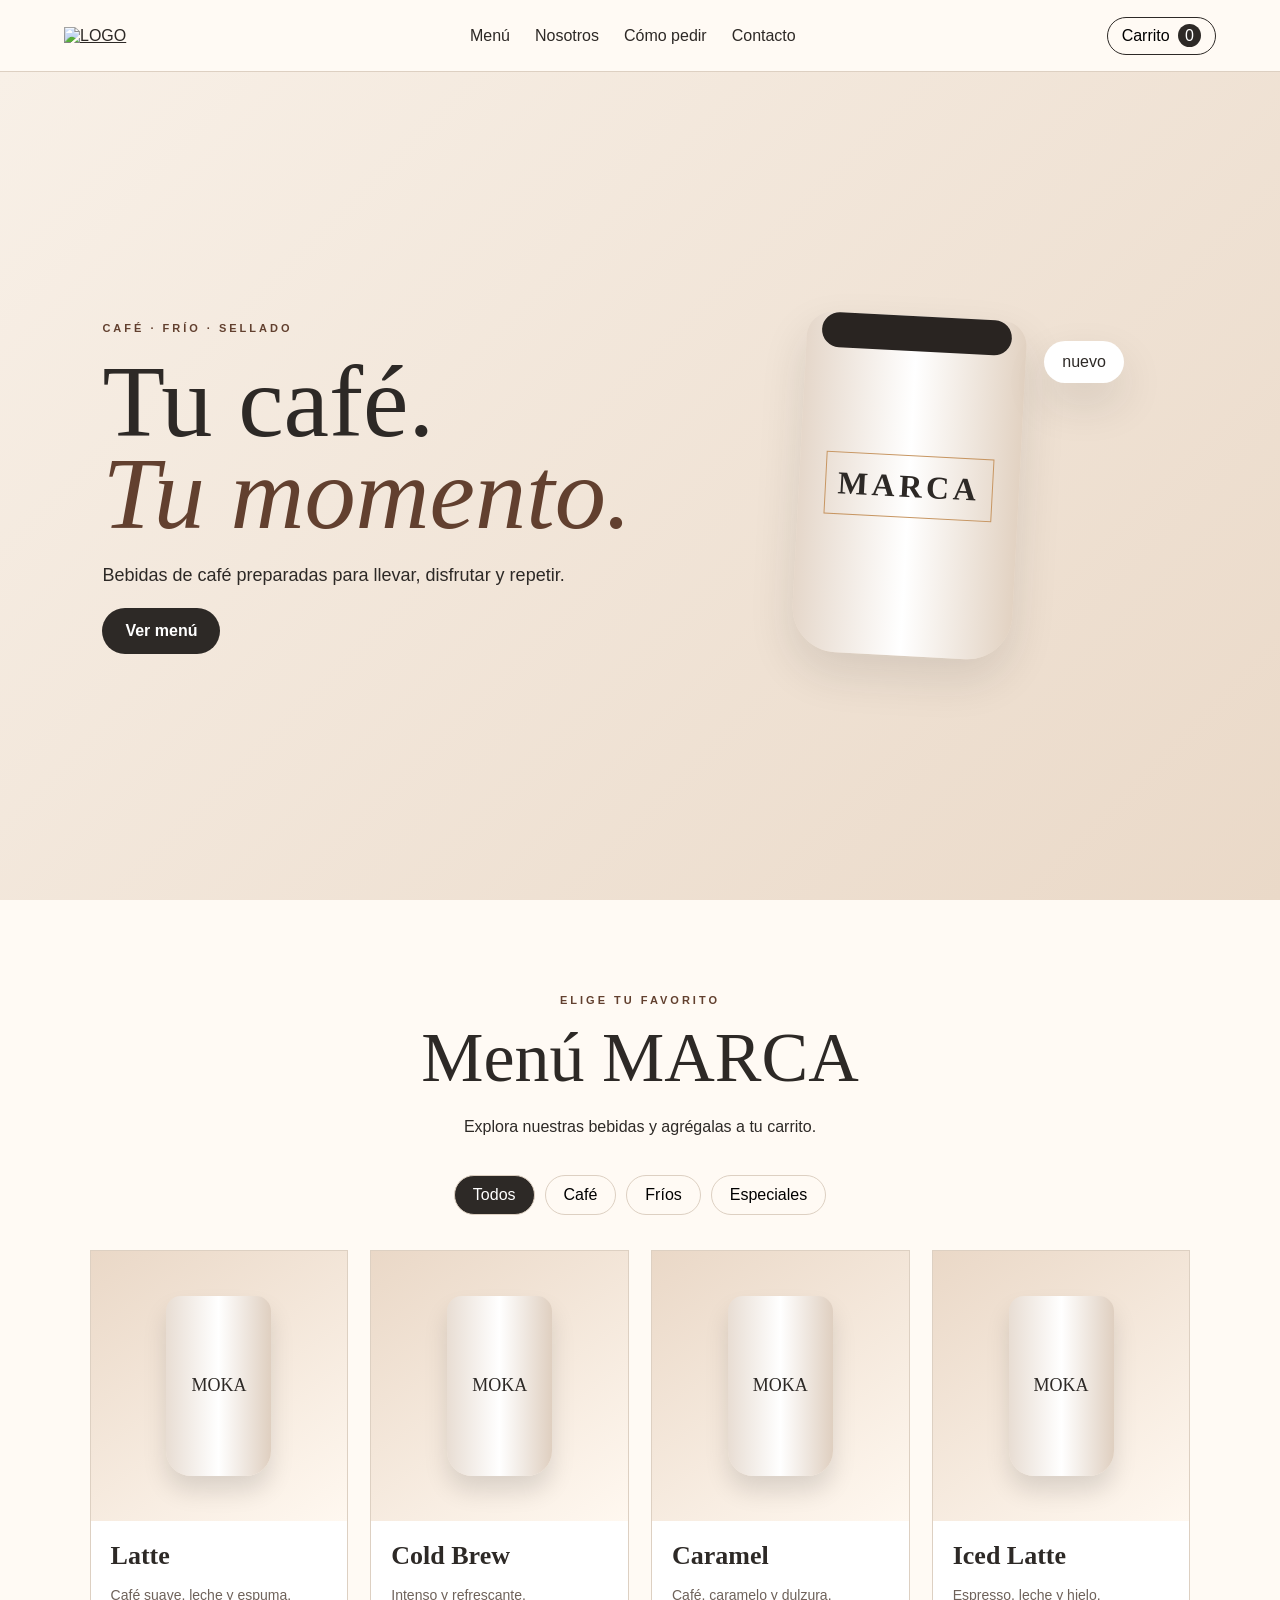
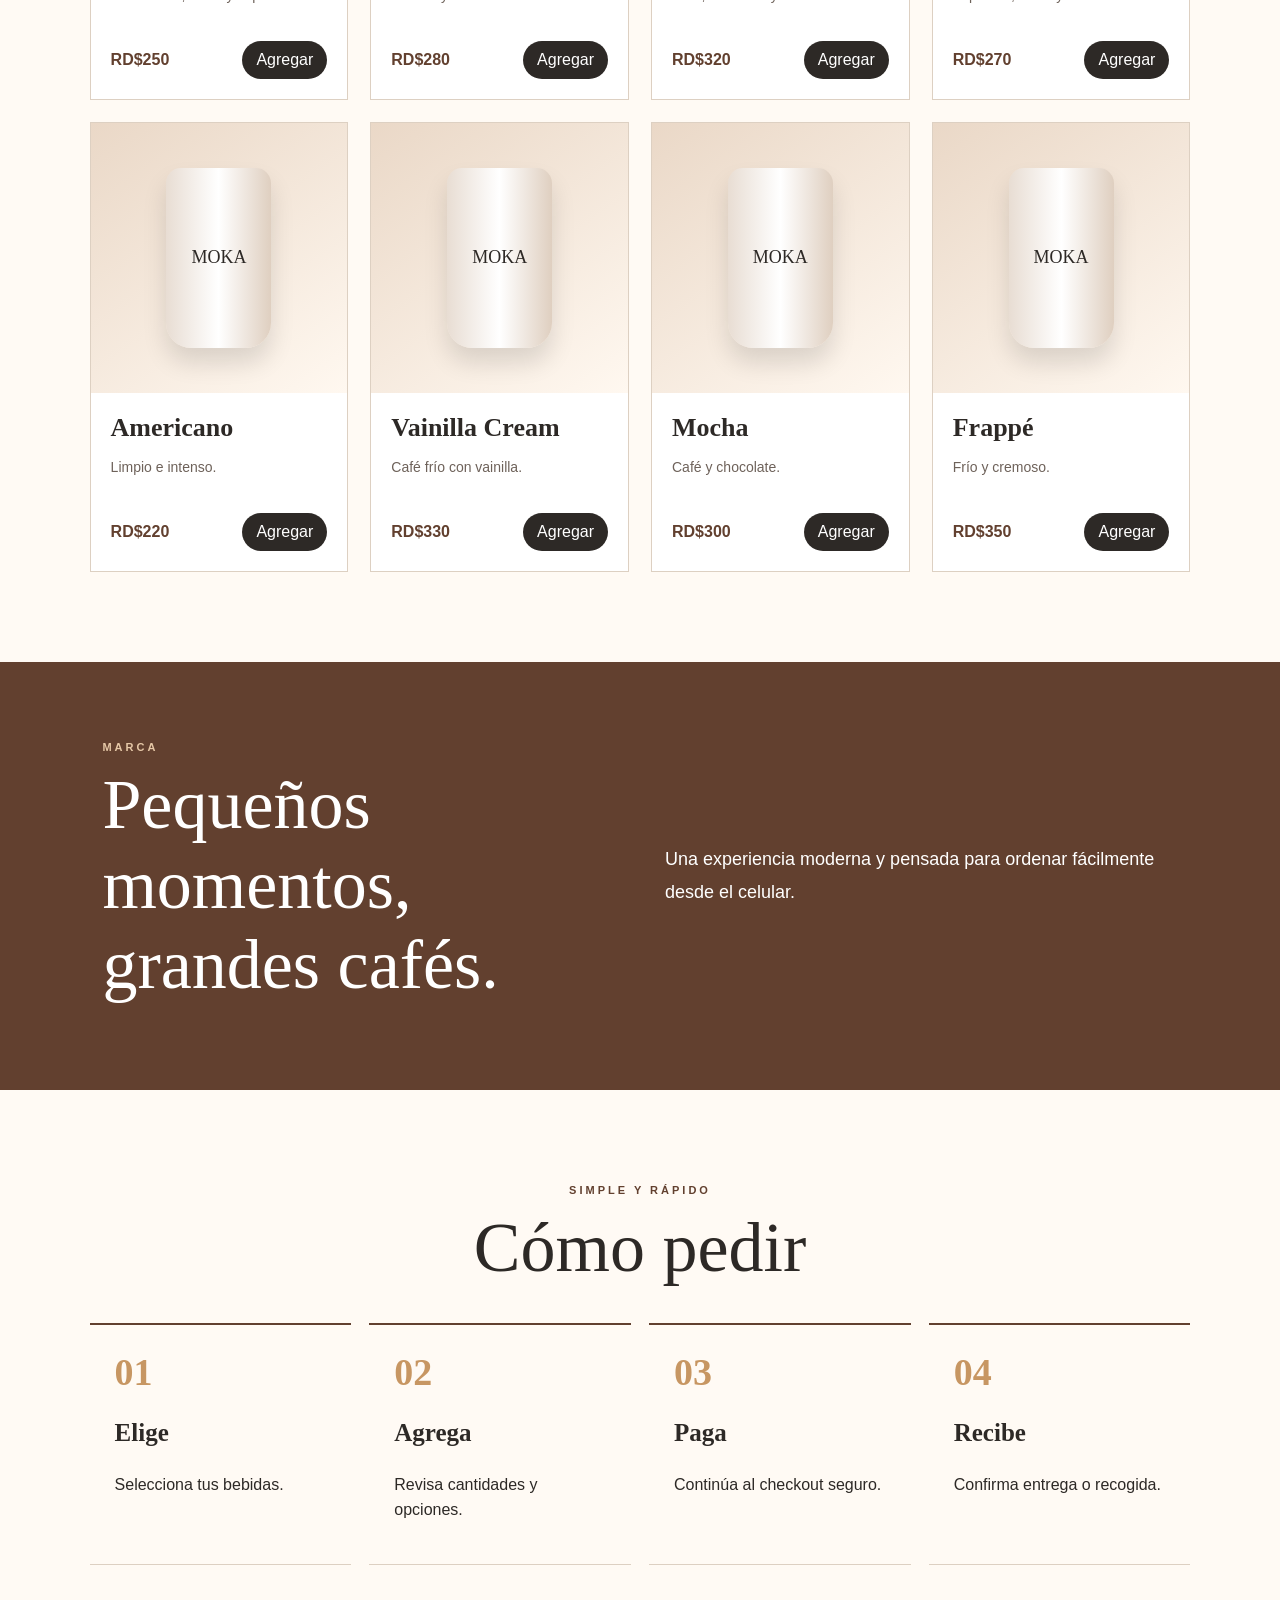
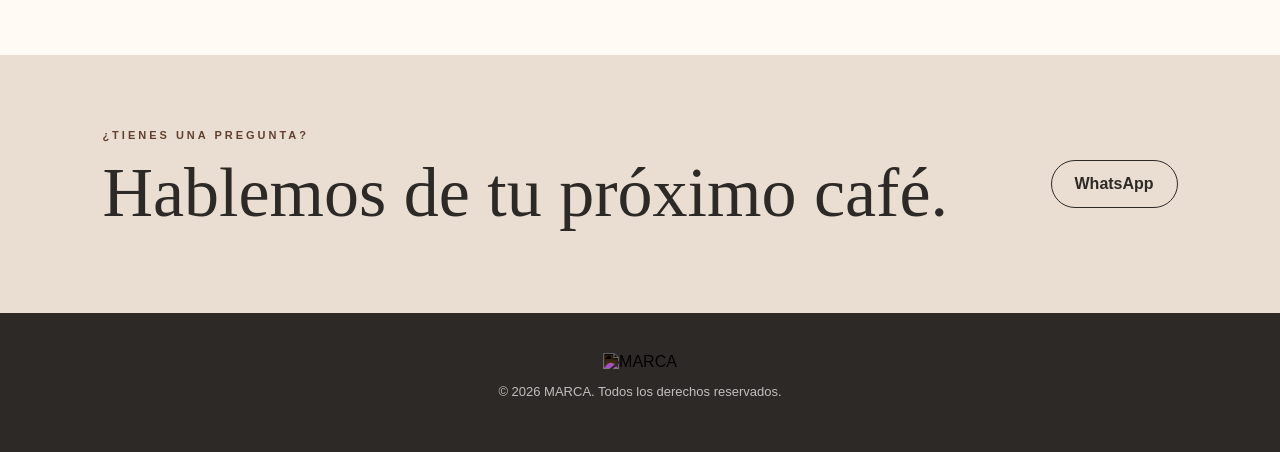
==== index.html @ e6aad136 "Add files via upload" ====
<!doctype html>
<html lang="es">
<head>
<meta charset="UTF-8">
<meta name="viewport" content="width=device-width, initial-scale=1.0">
<title>MARCA | Café para llevar</title>
<link rel="stylesheet" href="styles.css">
</head>
<body>
<header class="header">
  <a href="#inicio"><img src="logo-moka.png" class="logo" alt="LOGO"></a>
  <nav id="nav"><a href="#menu">Menú</a><a href="#nosotros">Nosotros</a><a href="#como-pedir">Cómo pedir</a><a href="#contacto">Contacto</a></nav>
  <button id="cartBtn" class="cart-btn">Carrito <span id="count">0</span></button>
  <button id="menuBtn" class="menu-btn">☰</button>
</header>

<main>
<section class="hero" id="inicio">
  <div>
    <small>CAFÉ · FRÍO · SELLADO</small>
    <h1>Tu café.<br><i>Tu momento.</i></h1>
    <p>Bebidas de café preparadas para llevar, disfrutar y repetir.</p>
    <a class="btn dark" href="#menu">Ver menú</a>
  </div>
  <div class="hero-cup"><div class="cup"><b>MARCA</b></div><span>nuevo</span></div>
</section>

<section class="section" id="menu">
  <div class="heading"><small>ELIGE TU FAVORITO</small><h2>Menú MARCA</h2><p>Explora nuestras bebidas y agrégalas a tu carrito.</p></div>
  <div class="filters">
    <button data-cat="todos" class="active">Todos</button>
    <button data-cat="cafe">Café</button>
    <button data-cat="frio">Fríos</button>
    <button data-cat="especial">Especiales</button>
  </div>
  <div id="products" class="products"></div>
</section>

<section class="banner" id="nosotros">
  <div><small>MARCA</small><h2>Pequeños momentos,<br>grandes cafés.</h2></div>
  <p>Una experiencia moderna y pensada para ordenar fácilmente desde el celular.</p>
</section>

<section class="section" id="como-pedir">
  <div class="heading"><small>SIMPLE Y RÁPIDO</small><h2>Cómo pedir</h2></div>
  <div class="steps">
    <article><b>01</b><h3>Elige</h3><p>Selecciona tus bebidas.</p></article>
    <article><b>02</b><h3>Agrega</h3><p>Revisa cantidades y opciones.</p></article>
    <article><b>03</b><h3>Paga</h3><p>Continúa al checkout seguro.</p></article>
    <article><b>04</b><h3>Recibe</h3><p>Confirma entrega o recogida.</p></article>
  </div>
</section>

<section class="contact" id="contacto"><div><small>¿TIENES UNA PREGUNTA?</small><h2>Hablemos de tu próximo café.</h2></div><a class="btn light" href="#">WhatsApp</a></section>
</main>

<footer><img src="logo-moka.png" alt="MARCA"><p>© 2026 MARCA. Todos los derechos reservados.</p></footer>

<div id="overlay"></div>
<aside id="cart">
  <button id="closeCart" class="close">×</button>
  <h2>Tu carrito</h2>
  <div id="items"></div>
  <div class="total"><span>Total</span><b id="total">RD$0</b></div>
  <button id="checkout" class="btn dark full">Continuar al pago</button>
  <p class="note">El pago real se conectará con el proveedor elegido por el negocio.</p>
</aside>

<div id="modal">
  <div class="modal-box">
    <button id="closeModal" class="close">×</button>
    <small>CHECKOUT</small><h2>Completa tu pedido</h2>
    <form id="form">
      <input required placeholder="Nombre">
      <input required placeholder="Teléfono">
      <select><option>Recoger en tienda</option><option>Entrega a domicilio</option></select>
      <input placeholder="Dirección">
      <button class="btn dark full">Ir al pago</button>
    </form>
    <p class="note">Aquí conectaremos AZUL, CardNET u otro proveedor de pago.</p>
  </div>
</div>
<script src="script.js"></script>
</body>
</html>
---- styles.css ----
/* =========================================================
   MOKA — ESTILOS PRINCIPALES
   ========================================================= */

/* ---------- 1. VARIABLES ---------- */
:root {
    --dark: #2d2926;
    --coffee: #62402f;
    --cream: #f5eee5;
    --paper: #fffaf4;
    --gold: #c79662;
    --line: #ddd0c2;

    --font-title: Georgia, "Times New Roman", serif;
    --font-body: Arial, sans-serif;

    --shadow: 0 20px 45px rgba(45, 41, 38, 0.12);
}


/* ---------- 2. RESET / BASE ---------- */
* {
    box-sizing: border-box;
}

html {
    scroll-behavior: smooth;
}

body {
    margin: 0;
    background: var(--paper);
    color: var(--dark);
    font-family: var(--font-body);
}

button,
input,
select {
    font: inherit;
}

button {
    cursor: pointer;
}

a {
    color: inherit;
}


/* =========================================================
   3. HEADER
   ========================================================= */

.header {
    position: sticky;
    top: 0;
    z-index: 20;

    height: 72px;
    padding: 8px 5%;

    display: flex;
    align-items: center;
    justify-content: space-between;

    background: rgba(255, 250, 244, 0.94);
    backdrop-filter: blur(10px);

    border-bottom: 1px solid var(--line);
}

.logo {
    width: 95px;
    display: block;
}

.header nav {
    display: flex;
    gap: 25px;
}

.header nav a {
    text-decoration: none;
    transition: 0.25s;
}

.header nav a:hover {
    color: var(--coffee);
}

.cart-btn,
.menu-btn {
    border: 1px solid var(--dark);
    background: transparent;
    border-radius: 30px;
    padding: 9px 14px;
}

.cart-btn span {
    background: var(--dark);
    color: white;

    border-radius: 50%;
    padding: 3px 7px;
    margin-left: 4px;
}

.menu-btn {
    display: none;
    font-size: 22px;
}


/* =========================================================
   4. BOTONES
   ========================================================= */

.btn {
    display: inline-block;

    border: 0;
    border-radius: 30px;

    padding: 14px 23px;

    text-decoration: none;
    font-weight: bold;

    transition: 0.25s;
}

.btn:hover {
    transform: translateY(-3px);
}

.btn.dark {
    background: var(--dark);
    color: white;
}

.btn.light {
    background: transparent;
    color: var(--dark);
    border: 1px solid var(--dark);
}

.btn.full {
    width: 100%;
}


/* =========================================================
   5. TEXTOS GENERALES
   ========================================================= */

.hero small,
.heading small,
.banner small,
.contact small,
.modal-box small {
    display: inline-block;

    color: var(--coffee);

    font-size: 11px;
    font-weight: bold;
    letter-spacing: 3px;
}

.heading {
    max-width: 650px;
    margin: 0 auto 35px;

    text-align: center;
}

.heading h2,
.banner h2,
.contact h2 {
    margin: 10px 0;

    font-family: var(--font-title);
    font-size: clamp(42px, 6vw, 70px);
    font-weight: 400;
}

.heading p {
    line-height: 1.6;
}


/* =========================================================
   6. HERO
   ========================================================= */

.hero {
    min-height: calc(100vh - 72px);

    display: grid;
    grid-template-columns: 1fr 1fr;
    align-items: center;

    padding: 70px 8%;

    background: linear-gradient(
        135deg,
        #f8f0e7,
        #ead9c8
    );
}

.hero h1 {
    margin: 20px 0;

    font-family: var(--font-title);
    font-size: clamp(60px, 8vw, 110px);
    font-weight: 400;
    line-height: 0.9;
}

.hero h1 i {
    color: var(--coffee);
}

.hero p {
    max-width: 500px;

    font-size: 18px;
    line-height: 1.7;
}


/* ---------- Hero / taza ---------- */

.hero-cup {
    min-height: 450px;

    display: grid;
    place-items: center;

    position: relative;
}

.cup {
    width: 220px;
    height: 340px;

    display: grid;
    place-items: center;

    position: relative;

    border-radius: 25px 25px 45px 45px;

    background: linear-gradient(
        90deg,
        #e5d7ca,
        #ffffff,
        #e2d2c2
    );

    box-shadow: var(--shadow);

    font-family: var(--font-title);
    font-size: 32px;

    transform: rotate(3deg);
}

.cup::before {
    content: "";

    position: absolute;
    top: 0;

    width: 190px;
    height: 35px;

    border-radius: 20px;

    background: #292421;
}

.cup b {
    padding: 12px;

    border: 1px solid var(--gold);

    letter-spacing: 4px;
}

.hero-cup > span {
    position: absolute;

    top: 80px;
    right: 10%;

    padding: 12px 18px;

    background: white;
    border-radius: 30px;

    box-shadow: var(--shadow);
}


/* =========================================================
   7. MENÚ
   ========================================================= */

.section {
    padding: 90px 7%;
}

.filters {
    display: flex;
    justify-content: center;
    gap: 10px;

    flex-wrap: wrap;

    margin-bottom: 35px;
}

.filters button {
    padding: 10px 18px;

    border: 1px solid var(--line);
    border-radius: 30px;

    background: transparent;

    transition: 0.25s;
}

.filters button:hover,
.filters button.active {
    background: var(--dark);
    color: white;
}

.products {
    max-width: 1200px;
    margin: auto;

    display: grid;
    grid-template-columns: repeat(4, 1fr);
    gap: 22px;
}


/* ---------- Tarjeta de producto ---------- */

.product {
    overflow: hidden;

    background: white;

    border: 1px solid var(--line);

    transition: 0.3s;
}

.product:hover {
    transform: translateY(-8px);
    box-shadow: var(--shadow);
}


/* ---------- Imagen / bebida ---------- */

.drink {
    height: 270px;

    display: grid;
    place-items: center;

    background: linear-gradient(
        145deg,
        #ead8c7,
        #fff8f0
    );
}

.drink div {
    width: 105px;
    height: 180px;

    display: grid;
    place-items: center;

    border-radius: 15px 15px 25px 25px;

    background: linear-gradient(
        90deg,
        #e8ddd3,
        #ffffff,
        #dfcfc0
    );

    box-shadow: 0 15px 25px rgba(0, 0, 0, 0.12);

    font-family: var(--font-title);
    font-size: 18px;

    transition: 0.4s;
}

.product:hover .drink div {
    transform: scale(1.08) rotate(2deg);
}


/* ---------- Información del producto ---------- */

.info {
    padding: 20px;
}

.info h3 {
    margin: 0 0 7px;

    font-family: var(--font-title);
    font-size: 26px;
}

.info p {
    min-height: 42px;

    color: #6e625a;

    font-size: 14px;
    line-height: 1.5;
}

.bottom {
    display: flex;
    align-items: center;
    justify-content: space-between;
    gap: 10px;
}

.price {
    color: var(--coffee);
    font-weight: bold;
}

.add {
    padding: 10px 14px;

    border: 0;
    border-radius: 25px;

    background: var(--dark);
    color: white;
}


/* =========================================================
   8. SECCIÓN DESTACADA
   ========================================================= */

.banner {
    display: grid;
    grid-template-columns: 1fr 1fr;
    gap: 50px;

    padding: 75px 8%;

    background: var(--coffee);
    color: white;
}

.banner small {
    color: #e6c8a7;
}

.banner p {
    align-self: center;

    font-size: 18px;
    line-height: 1.8;
}


/* =========================================================
   9. CÓMO PEDIR
   ========================================================= */

.steps {
    max-width: 1150px;
    margin: auto;

    display: grid;
    grid-template-columns: repeat(4, 1fr);
    gap: 18px;
}

.steps article {
    padding: 25px;

    border-top: 2px solid var(--coffee);
    border-bottom: 1px solid var(--line);
}

.steps b {
    color: var(--gold);

    font-family: var(--font-title);
    font-size: 38px;
}

.steps h3 {
    font-family: var(--font-title);
    font-size: 25px;
}

.steps p {
    line-height: 1.6;
}


/* =========================================================
   10. CONTACTO
   ========================================================= */

.contact {
    display: flex;
    align-items: center;
    justify-content: space-between;
    gap: 25px;

    padding: 70px 8%;

    background: #eaded2;
}


/* =========================================================
   11. FOOTER
   ========================================================= */

footer {
    padding: 40px 20px;

    background: var(--dark);
    color: white;

    text-align: center;
}

footer img {
    width: 90px;
    filter: invert(1);
}

footer p {
    font-size: 13px;
    opacity: 0.7;
}


/* =========================================================
   12. CARRITO
   ========================================================= */

#overlay {
    display: none;

    position: fixed;
    inset: 0;
    z-index: 30;

    background: rgba(0, 0, 0, 0.4);
}

#cart {
    position: fixed;
    top: 0;
    right: 0;
    z-index: 40;

    width: min(430px, 100%);
    height: 100vh;

    padding: 25px;

    overflow-y: auto;

    background: var(--paper);

    transform: translateX(100%);
    transition: 0.3s;
}

body.cart-open #overlay {
    display: block;
}

body.cart-open #cart {
    transform: translateX(0);
}

.close {
    float: right;

    border: 0;
    background: none;

    font-size: 32px;
}

.cart-row {
    display: flex;
    justify-content: space-between;
    gap: 12px;

    padding: 15px 0;

    border-bottom: 1px solid var(--line);
}

.qty {
    display: flex;
    align-items: center;
    gap: 8px;

    margin-top: 8px;
}

.qty button {
    width: 28px;
    height: 28px;

    border: 1px solid var(--line);
    border-radius: 50%;

    background: white;
}

.total {
    display: flex;
    justify-content: space-between;

    margin: 25px 0;

    font-size: 20px;
}

.note {
    color: #746a62;

    font-size: 12px;
    line-height: 1.5;
}


/* =========================================================
   13. CHECKOUT
   ========================================================= */

#modal {
    display: none;
    place-items: center;

    position: fixed;
    inset: 0;
    z-index: 50;

    padding: 20px;

    background: rgba(0, 0, 0, 0.5);
}

.modal-box {
    width: min(520px, 100%);

    padding: 32px;

    border-radius: 18px;

    background: var(--paper);
}

.modal-box h2 {
    font-family: var(--font-title);
    font-size: 42px;
    font-weight: 400;
}

.modal-box form {
    display: grid;
    gap: 13px;
}

.modal-box input,
.modal-box select {
    width: 100%;

    padding: 13px;

    border: 1px solid var(--line);
    border-radius: 9px;

    background: white;
}


/* =========================================================
   14. TABLET
   ========================================================= */

@media (max-width: 900px) {

    .products {
        grid-template-columns: repeat(2, 1fr);
    }

    .steps {
        grid-template-columns: repeat(2, 1fr);
    }

}


/* =========================================================
   15. CELULARES
   ========================================================= */

@media (max-width: 700px) {

    .header {
        height: 72px;
    }

    .header nav {
        display: none;

        position: absolute;
        top: 72px;
        left: 0;
        right: 0;

        flex-direction: column;
        gap: 18px;

        padding: 20px;

        background: var(--paper);

        border-bottom: 1px solid var(--line);
    }

    .header nav.open {
        display: flex;
    }

    .menu-btn {
        display: block;
    }

    .cart-btn {
        margin-left: auto;
        margin-right: 10px;
    }

    .hero {
        grid-template-columns: 1fr;

        padding: 55px 7%;

        text-align: center;
    }

    .hero p {
        margin: 0 auto 25px;
    }

    .hero-cup {
        min-height: 360px;
    }

    .products {
        grid-template-columns: 1fr;
    }

    .banner,
    .contact {
        display: grid;
        grid-template-columns: 1fr;
    }

    .steps {
        grid-template-columns: 1fr;
    }

    .section {
        padding: 70px 6%;
    }

}
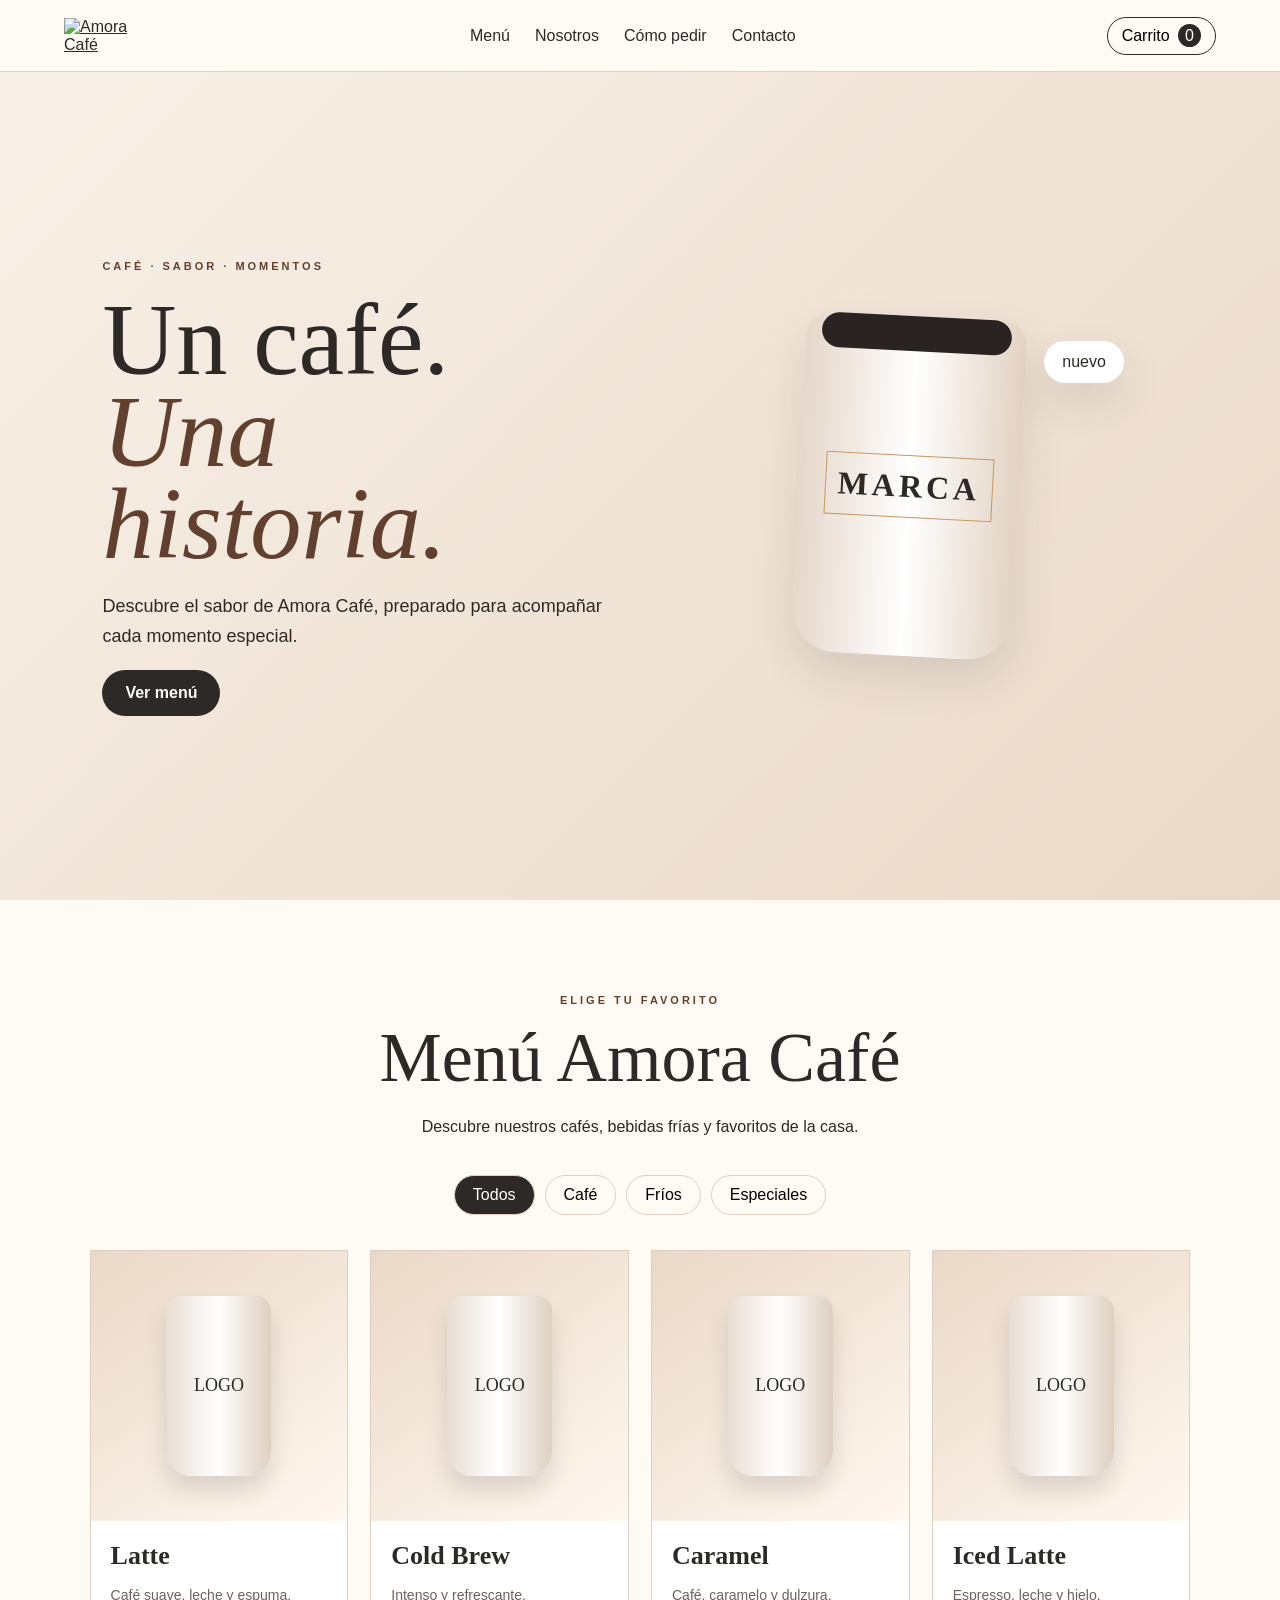
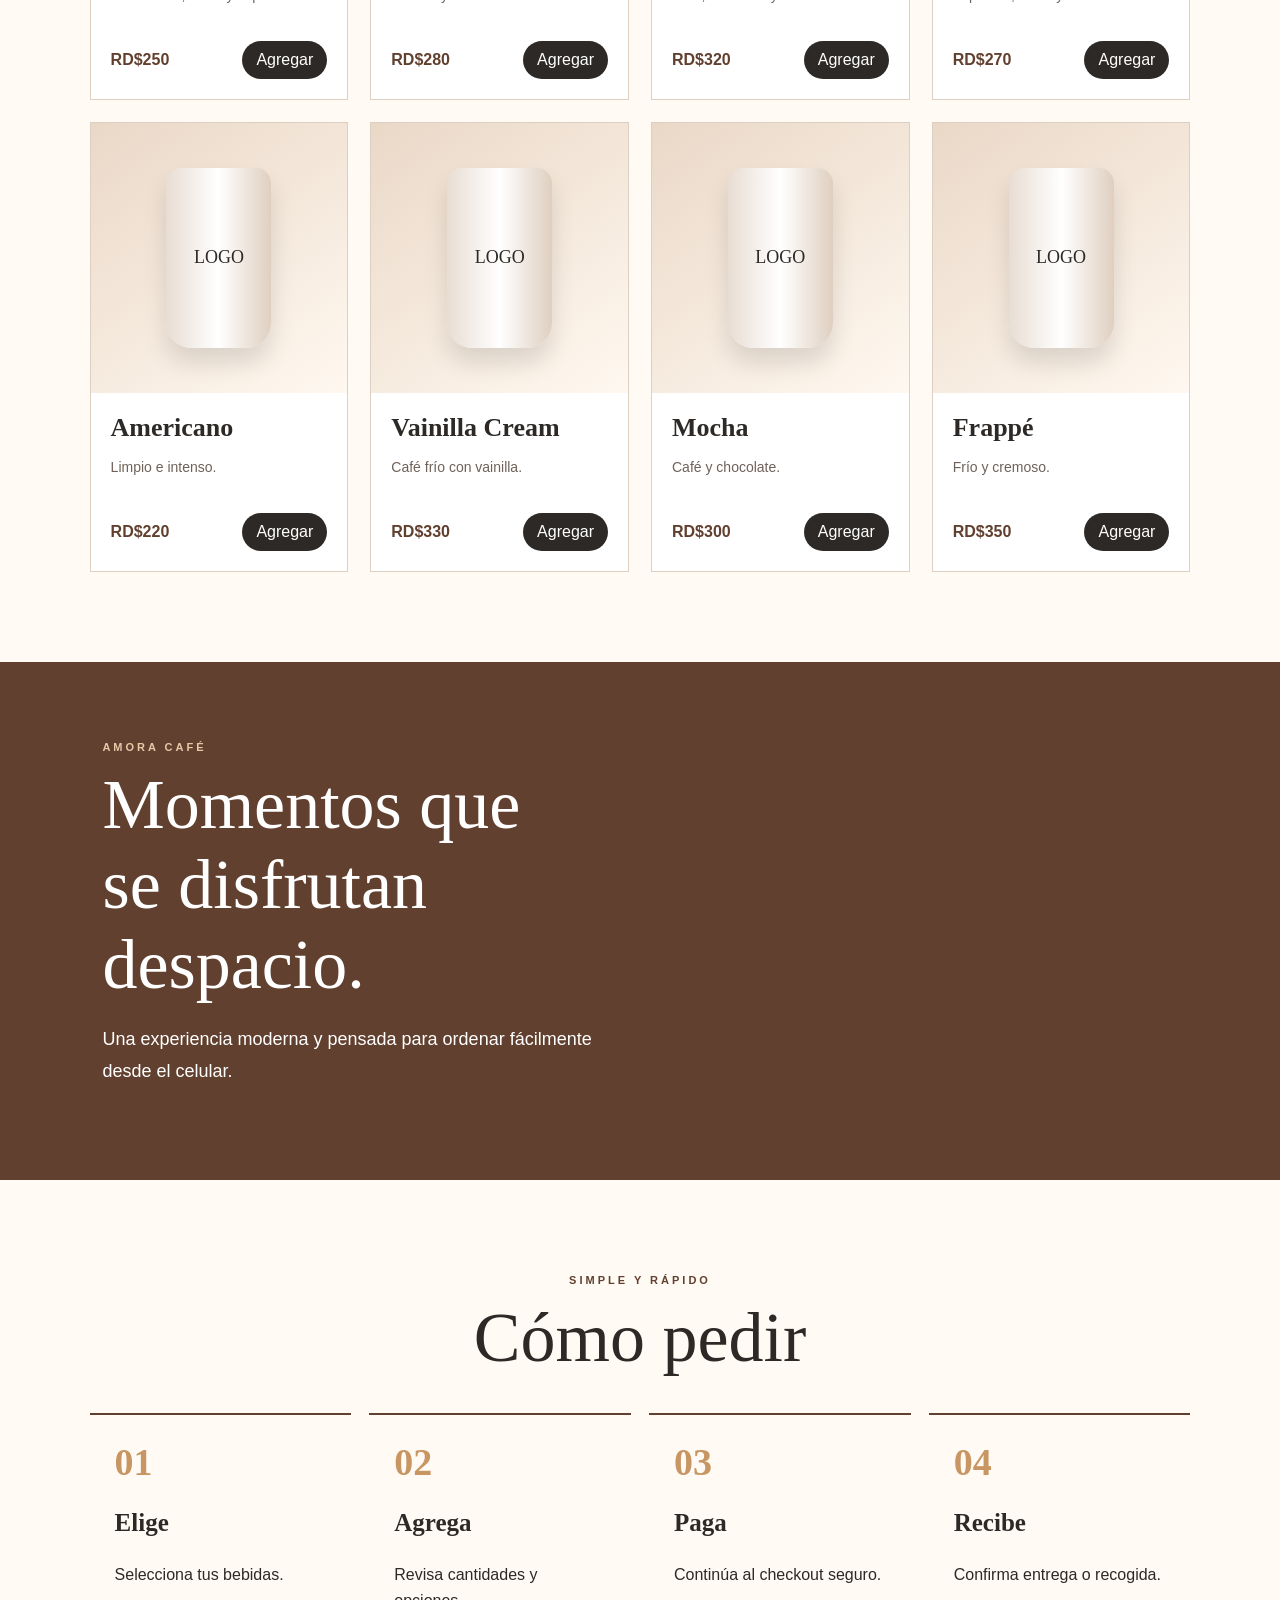
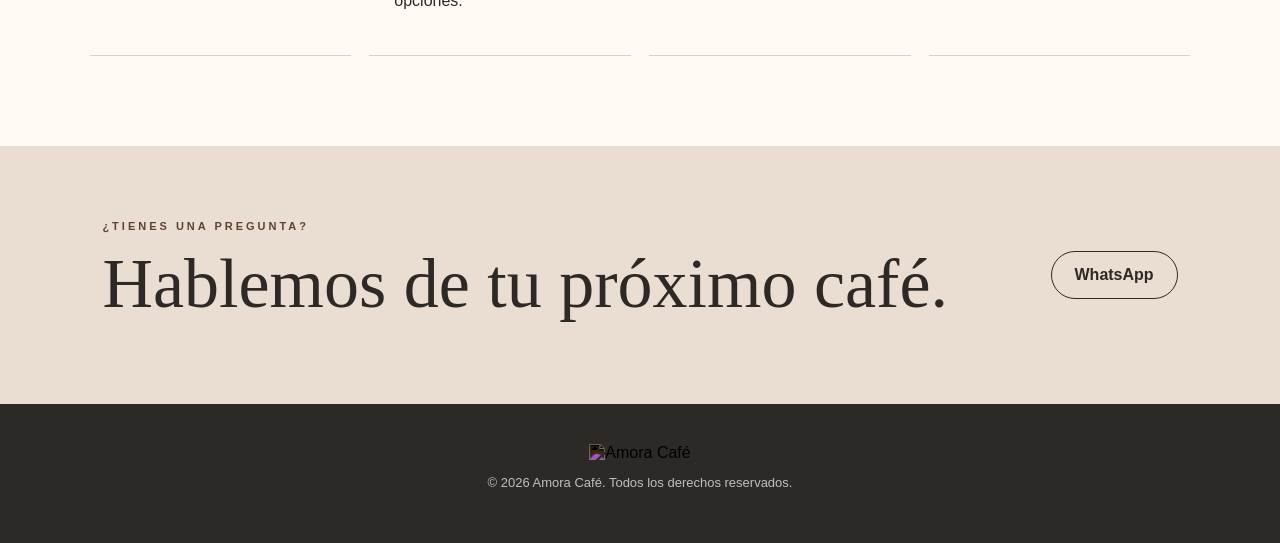
==== commit c17fe416: "Update index.html" ====
--- a/index.html
+++ b/index.html
@@ -3,12 +3,12 @@
 <head>
 <meta charset="UTF-8">
 <meta name="viewport" content="width=device-width, initial-scale=1.0">
-<title>MARCA | Café para llevar</title>
+<title>AMORA CAFÉ | Café para llevar</title>
 <link rel="stylesheet" href="styles.css">
 </head>
 <body>
 <header class="header">
-  <a href="#inicio"><img src="logo-moka.png" class="logo" alt="LOGO"></a>
+  <a href="#inicio"><img src="amora-logo.png" class="logo" alt="Amora Café"></a>
   <nav id="nav"><a href="#menu">Menú</a><a href="#nosotros">Nosotros</a><a href="#como-pedir">Cómo pedir</a><a href="#contacto">Contacto</a></nav>
   <button id="cartBtn" class="cart-btn">Carrito <span id="count">0</span></button>
   <button id="menuBtn" class="menu-btn">☰</button>
@@ -17,16 +17,22 @@
 <main>
 <section class="hero" id="inicio">
   <div>
-    <small>CAFÉ · FRÍO · SELLADO</small>
-    <h1>Tu café.<br><i>Tu momento.</i></h1>
-    <p>Bebidas de café preparadas para llevar, disfrutar y repetir.</p>
+    <small>CAFÉ · SABOR · MOMENTOS</small>
+
+<h1>Un café.<br><i>Una historia.</i></h1>
+
+<p>
+  Descubre el sabor de Amora Café,
+  preparado para acompañar cada momento especial.
+</p>
     <a class="btn dark" href="#menu">Ver menú</a>
   </div>
   <div class="hero-cup"><div class="cup"><b>MARCA</b></div><span>nuevo</span></div>
 </section>
 
 <section class="section" id="menu">
-  <div class="heading"><small>ELIGE TU FAVORITO</small><h2>Menú MARCA</h2><p>Explora nuestras bebidas y agrégalas a tu carrito.</p></div>
+  <div class="heading"><small>ELIGE TU FAVORITO</small><h2>Menú Amora Café</h2>
+<p>Descubre nuestros cafés, bebidas frías y favoritos de la casa.</p></div>
   <div class="filters">
     <button data-cat="todos" class="active">Todos</button>
     <button data-cat="cafe">Café</button>
@@ -37,7 +43,8 @@
 </section>
 
 <section class="banner" id="nosotros">
-  <div><small>MARCA</small><h2>Pequeños momentos,<br>grandes cafés.</h2></div>
+  <div><small>AMORA CAFÉ</small>
+<h2>Momentos que<br>se disfrutan despacio.</h2>
   <p>Una experiencia moderna y pensada para ordenar fácilmente desde el celular.</p>
 </section>
 
@@ -54,7 +61,10 @@
 <section class="contact" id="contacto"><div><small>¿TIENES UNA PREGUNTA?</small><h2>Hablemos de tu próximo café.</h2></div><a class="btn light" href="#">WhatsApp</a></section>
 </main>
 
-<footer><img src="logo-moka.png" alt="MARCA"><p>© 2026 MARCA. Todos los derechos reservados.</p></footer>
+<footer>
+  <img src="amora-logo.png" alt="Amora Café">
+  <p>© 2026 Amora Café. Todos los derechos reservados.</p>
+</footer>
 
 <div id="overlay"></div>
 <aside id="cart">
@@ -82,4 +92,4 @@
 </div>
 <script src="script.js"></script>
 </body>
-</html>+</html>
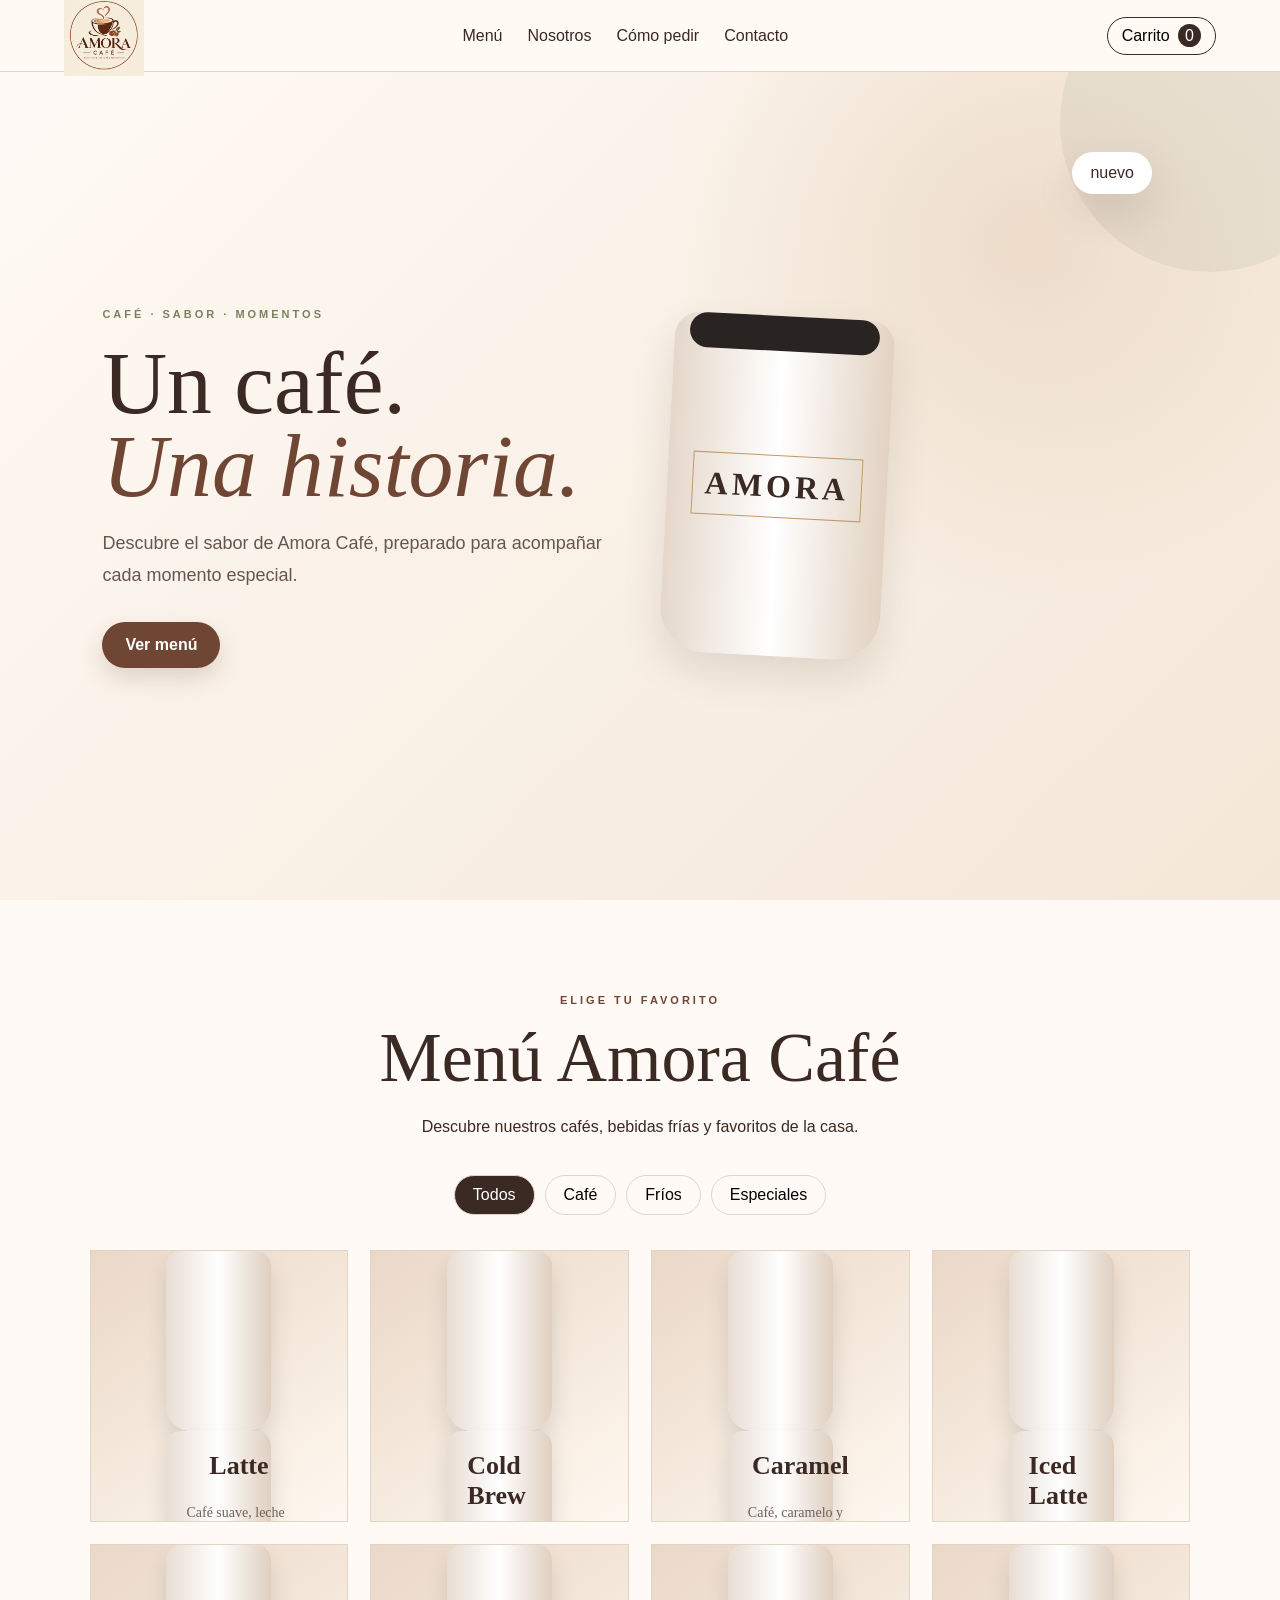
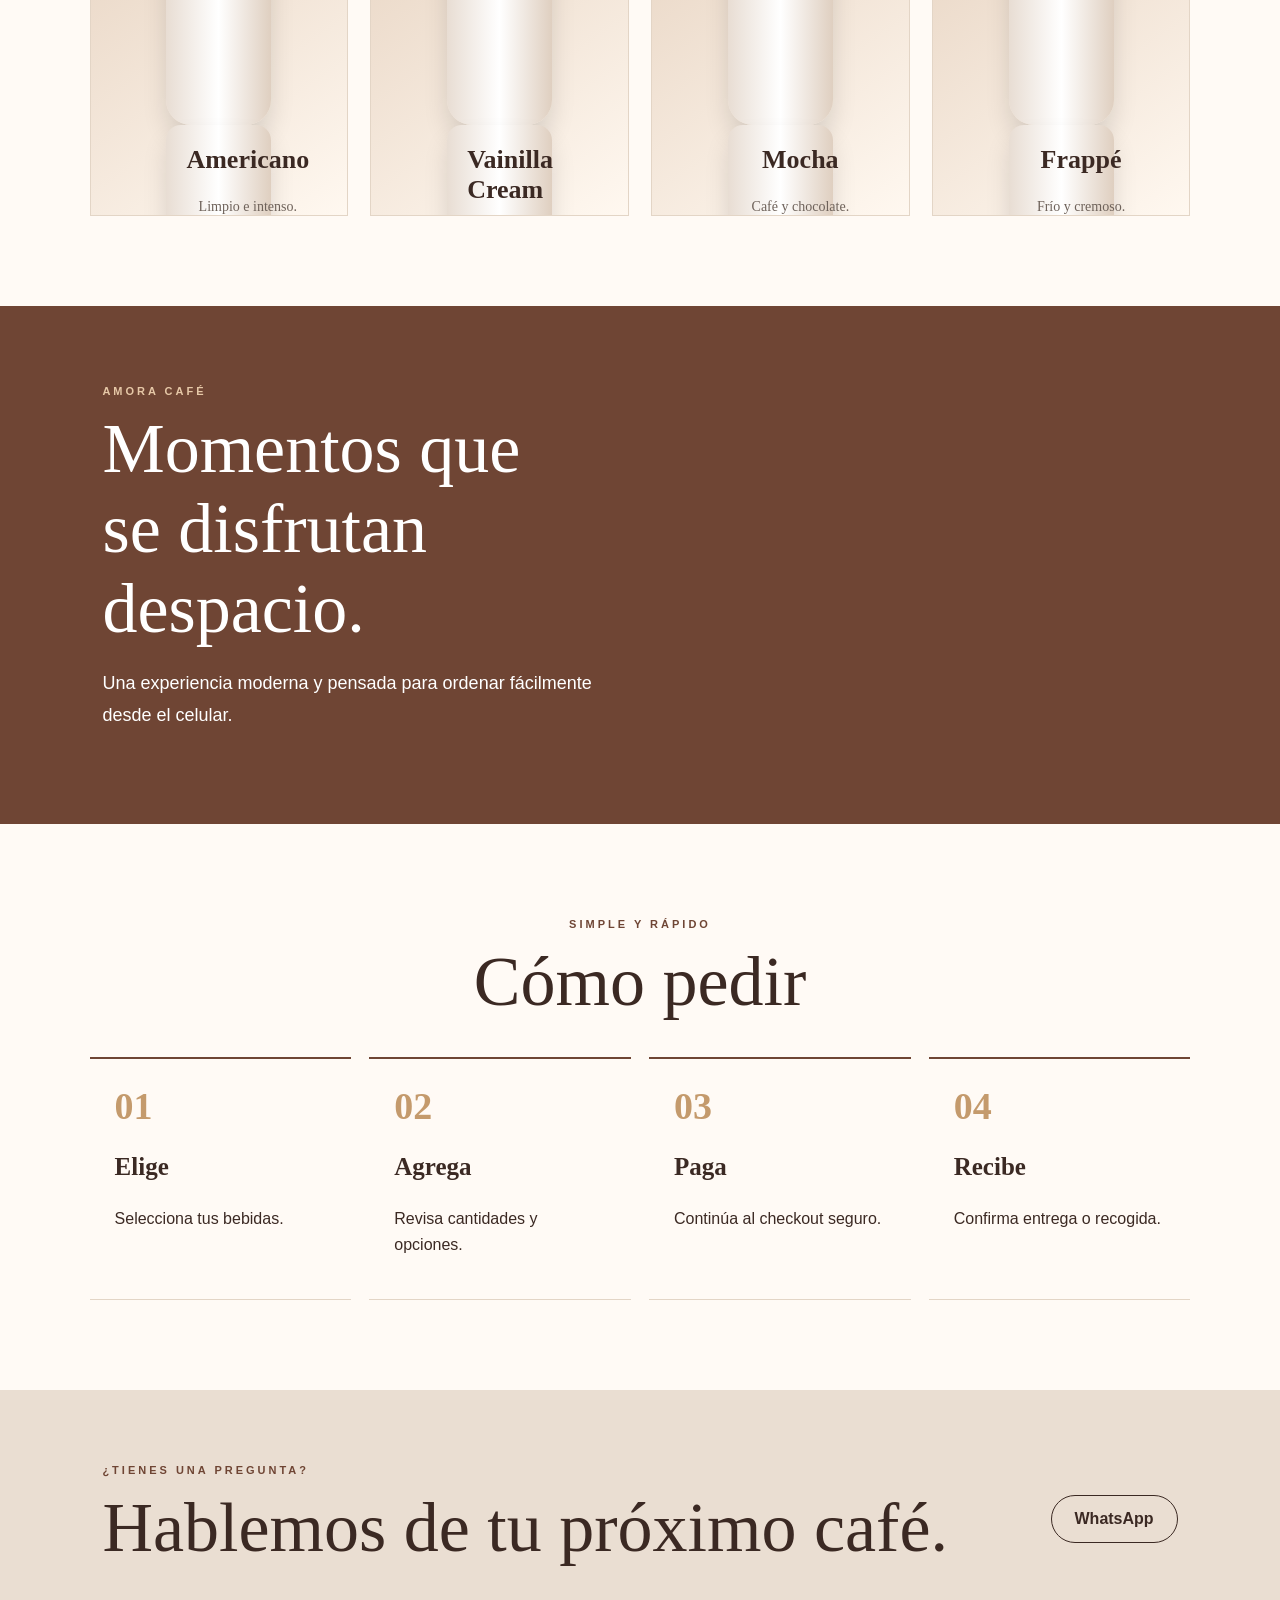
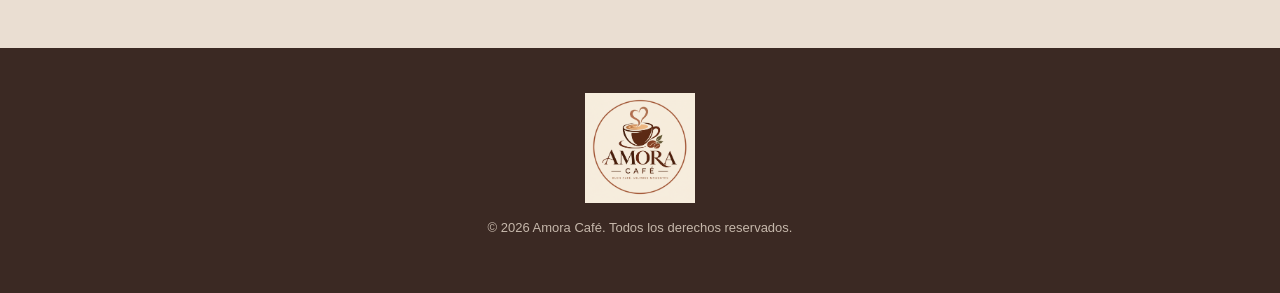
==== commit 0d1e2de5: "Update index.html" ====
--- a/index.html
+++ b/index.html
@@ -27,7 +27,7 @@
 </p>
     <a class="btn dark" href="#menu">Ver menú</a>
   </div>
-  <div class="hero-cup"><div class="cup"><b>MARCA</b></div><span>nuevo</span></div>
+  <div class="hero-cup"><div class="cup"><b>AMORA</b></div><span>nuevo</span></div>
 </section>
 
 <section class="section" id="menu">
--- a/styles.css
+++ b/styles.css
@@ -4,17 +4,18 @@
 
 /* ---------- 1. VARIABLES ---------- */
 :root {
-    --dark: #2d2926;
-    --coffee: #62402f;
-    --cream: #f5eee5;
-    --paper: #fffaf4;
-    --gold: #c79662;
-    --line: #ddd0c2;
+    --dark: #3b2923;
+    --coffee: #6f4534;
+    --cream: #f4e7d8;
+    --paper: #fffaf5;
+    --gold: #c49a6c;
+    --green: #7b8061;
+    --line: #e3d5c6;
 
     --font-title: Georgia, "Times New Roman", serif;
-    --font-body: Arial, sans-serif;
-
-    --shadow: 0 20px 45px rgba(45, 41, 38, 0.12);
+    --font-body: "Arial", sans-serif;
+
+    --shadow: 0 18px 40px rgba(59, 41, 35, 0.12);
 }
 
 
@@ -72,7 +73,7 @@
 }
 
 .logo {
-    width: 95px;
+    width: 80px;
     display: block;
 }
 
@@ -136,8 +137,14 @@
 }
 
 .btn.dark {
+    background: var(--coffee);
+    color: white;
+    box-shadow: 0 10px 25px rgba(111, 69, 52, 0.20);
+}
+
+.btn.dark:hover {
     background: var(--dark);
-    color: white;
+    transform: translateY(-3px);
 }
 
 .btn.light {
@@ -199,25 +206,39 @@
     min-height: calc(100vh - 72px);
 
     display: grid;
-    grid-template-columns: 1fr 1fr;
+    grid-template-columns: 1.05fr 0.95fr;
     align-items: center;
 
-    padding: 70px 8%;
-
-    background: linear-gradient(
-        135deg,
-        #f8f0e7,
-        #ead9c8
-    );
+    padding: 80px 8%;
+
+    background:
+        radial-gradient(circle at 80% 20%, rgba(196, 154, 108, 0.22), transparent 30%),
+        linear-gradient(135deg, #fffaf5 0%, #f4e7d8 100%);
+
+    position: relative;
+    overflow: hidden;
+}
+
+.hero::before {
+    content: "";
+    position: absolute;
+    width: 300px;
+    height: 300px;
+    border-radius: 50%;
+    background: rgba(123, 128, 97, 0.10);
+    top: -100px;
+    right: -80px;
 }
 
 .hero h1 {
     margin: 20px 0;
 
     font-family: var(--font-title);
-    font-size: clamp(60px, 8vw, 110px);
+    font-size: clamp(58px, 7vw, 100px);
     font-weight: 400;
-    line-height: 0.9;
+    line-height: 0.92;
+
+    color: var(--dark);
 }
 
 .hero h1 i {
@@ -225,22 +246,18 @@
 }
 
 .hero p {
-    max-width: 500px;
+    max-width: 520px;
+
+    margin-bottom: 30px;
 
     font-size: 18px;
-    line-height: 1.7;
-}
-
-
-/* ---------- Hero / taza ---------- */
-
-.hero-cup {
-    min-height: 450px;
-
-    display: grid;
-    place-items: center;
-
-    position: relative;
+    line-height: 1.8;
+
+    color: #66564d;
+}
+
+.hero small {
+    color: var(--green);
 }
 
 .cup {
@@ -543,22 +560,20 @@
    ========================================================= */
 
 footer {
-    padding: 40px 20px;
-
+    padding: 45px 20px;
     background: var(--dark);
-    color: white;
-
+    color: var(--cream);
     text-align: center;
 }
 
 footer img {
-    width: 90px;
-    filter: invert(1);
+    width: 110px;
+    filter: none;
 }
 
 footer p {
     font-size: 13px;
-    opacity: 0.7;
+    opacity: 0.75;
 }
 
 
